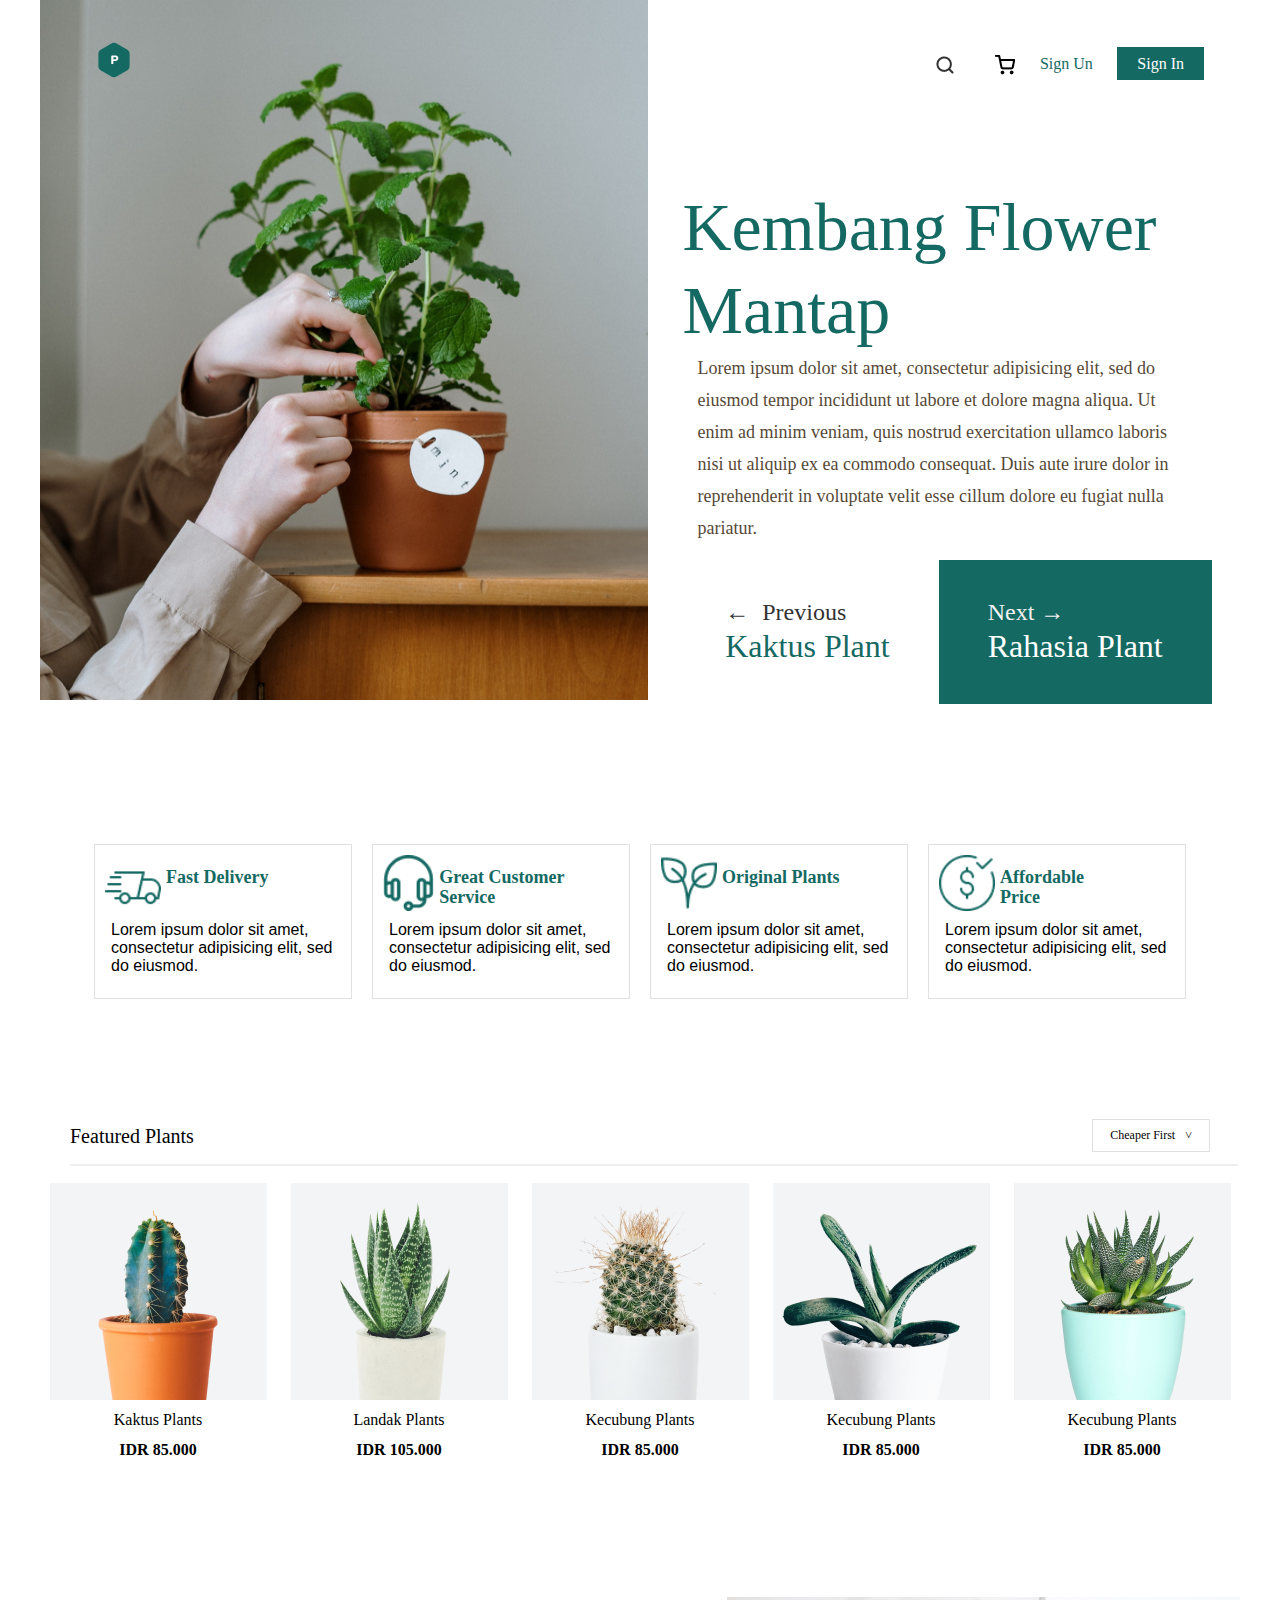
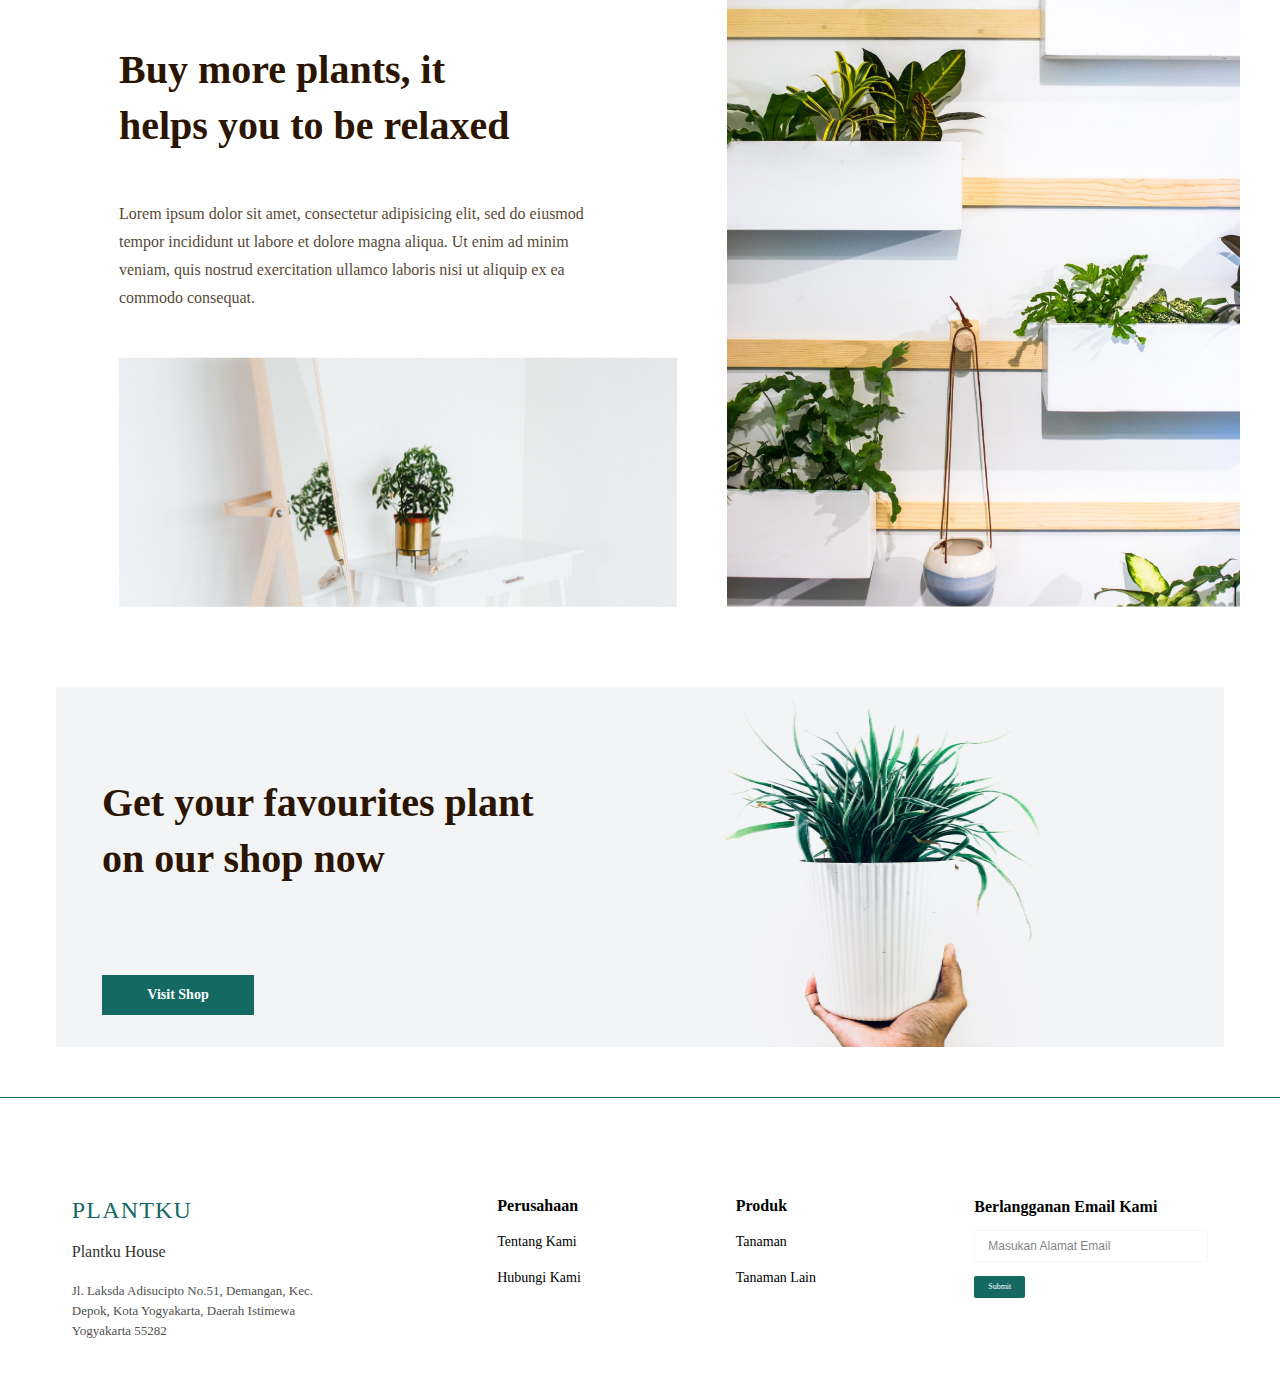
==== четвертая работа/index.html @ 6800b8d9 "Add files via upload" ====
<!DOCTYPE html>
<html lang="ru">
<head>
    <meta charset="UTF-8">
    <meta http-equiv="X-UA-Compatible" content="IE=edge">
    <meta name="viewport" content="width=device-width, initial-scale=1.0">
    <title>Document</title>
    <meta name="description" content="Описание"/>
    <link rel = "stylesheet" href="css/style.css">
</head>
<body>
	<div class = "conteiner header">

		<header class = "navbar">
		<a href="#"><img class = "logo" src="img/logo.png"></a>
		<a href="#"><img class = "search" src="img/lupa.png"></a>
		<div class = "UpIn">
		<a class = "Up" href="#"> Sign Un</a>
	    <a class = "In" href="">Sign In</a>
	    </div>
		</header>
    

	 	<section class = "one">
	 		<img class = "plant" src="img/plant.png">
	 	</section>

	 	<section class = "two">
	 		<div class = content>
		 		<h1>Kembang Flower Mantap</h1>
		 		<p class = "text"> Lorem ipsum dolor sit amet, consectetur adipisicing elit, sed do eiusmod
		 		tempor incididunt ut labore et dolore magna aliqua. Ut enim ad minim veniam,
		 		quis nostrud exercitation ullamco laboris nisi ut aliquip ex ea commodo
		 		consequat. Duis aute irure dolor in reprehenderit in voluptate velit esse
		 		cillum dolore eu fugiat nulla pariatur.</p>
	 	    </div>
	 	    <div class = "lines">
	 	    	<a class = "previous" href="#">
	 	    		<span>
	 	    			Previous
	 	    		</span>
	 	    		<h3>Kaktus Plant</h3>
	 	    	</a>

	 	    	<a class = "next" href="#">
	 	    		<span>
	 	    			Next
	 	    		</span>
	 	    		<h3>Rahasia Plant</h3>
	 	    	</a>
	 	    </div>	
	 	</section>
	</div>


	<section class = "info">
		<div class = "card">
 			<div class = "unity">
 			<img src="img/car.png">
 			<span>Fast Delivery</span>
 			</div>
 			<p>Lorem ipsum dolor sit amet, consectetur adipisicing elit, sed do eiusmod. </p>
	 	</div>

		<div class = "card">
 			<div class="unity">
 			<img src="img/headphones.png">
 			<span>Great Customer Service</span>
 			</div>
 			<p>Lorem ipsum dolor sit amet, consectetur adipisicing elit, sed do eiusmod. 
 			</p>
	 		
	 	</div>

		<div class = "card">
 			<div class="unity">
 			<img src="img/plant1.png">
 			<span>Original Plants</span>
 			</div>
 			<p>Lorem ipsum dolor sit amet, consectetur adipisicing elit, sed do eiusmod. </p>
	 	</div>

		<div class = "card">
 			<div class="unity">
 			<img src="img/dollar.png">
 			<span>Affordable Price</span>
 		    </div>
 			<p>Lorem ipsum dolor sit amet, consectetur adipisicing elit, sed do eiusmod. </p>
	 	</div>
	 	</section>


	<section class = "flowers">
		<div class = "shapka">
			<p class="FP">Featured Plants</p>
			<div>
				<p class="CP">Cheaper First</p>
			</div>
	    </div>

      <div class="line"><img src="img/line.png"></div>
    </section>


    <section class = "price">

    	<div class = "product">
			<img src="img/flower1.png">
 			<span>Kaktus Plants</span>
 			<p>IDR 85.000</p>
		</div>

 		<div class = "product">
 			<img src="img/flower2.png">
 			<span>Landak Plants</span>
 			<p>IDR 105.000</p>
 		</div>

 		<div class = "product">
 			<img src="img/flower3.png">
 			<span>Kecubung Plants</span>
 			<p>IDR 85.000</p>
 		</div>

 		<div class = "product">
 			<img src="img/flower4.png">
 			<span>Kecubung Plants</span>
 			<p>IDR 85.000</p>
 		</div>

 		<div class = "product">
 			<img src="img/flower5.png">
			<span>Kecubung Plants</span>
 			<p>IDR 85.000</p>
 		</div>
    </section>
   

    <section class = "help">
		<div class = "relax">
	 		<h6>Buy more plants, it<br> helps you to be relaxed</h6>
		 	<p> Lorem ipsum dolor sit amet, consectetur adipisicing elit, sed do eiusmod
		 	tempor incididunt ut labore et dolore magna aliqua. Ut enim ad minim veniam,
			quis nostrud exercitation ullamco laboris nisi ut aliquip ex ea commodo
	 		consequat.</p>
	 		<img class = "liana"src="img/liana.png" width="558px", height="250px">
	 	</div>
 		<img src="img/jason.png" width="513px", height="609.9px">
 	</section>	



 	<section class = "shop">
 		<div class = "visit">
 		<p>Get your favourites plant on our shop now<p>
 		<a class="click" href ="#">Visit Shop</a>
 		</div>
 		<img src="img/sanni-sahil.png" width="480", height="360">
	</section>


 	<footer>
 		<div class = "firstC">
            <h6>PLANTKU</h6>
            <span>Plantku House</span>
            <p>Jl. Laksda Adisucipto No.51, Demangan, Kec. Depok, Kota Yogyakarta, Daerah Istimewa Yogyakarta 55282</p>
 		</div>

        <div class = "secondC">
            <span>Perusahaan</span>
            <p>Tentang Kami</p>
            <p>Hubungi Kami</p>
    </div>

        <div class = "thirdC">
            <span>Produk</span>
            <p>Tanaman</p>
            <p>Tanaman Lain</p>
        </div>

        <div class = "fourthC">
            <span>Berlangganan Email Kami</span>
            
            <div class = "email" >Masukan Alamat Email</div>
            
            <a href = "#"class = "sub">Submit</a>
        </div>

 	</footer>

   




	
	

		

	

	 	
</body>
</html>
---- четвертая работа/css/style.css ----
body{
    background-color: white;
}

* {
    margin: 0;
    padding: 0;
    font-family: sans-serif;
    box-sizing: border-box;
    color: black;
}

a{
    text-decoration: none;
}

.conteiner{
    margin: auto;
    max-width: 1200px;
    width: 100%;
}

.section{
    padding: 30px;
    border-radius: 6px;
    margin-bottom: 20px;
    background-color:#fefae0;
}

.header{
    display: flex;
    width: 100%;
    position: relative;
}

.navbar{
    position: absolute;
    height: 60px;
    width: 1220px;
    top: 30px;
}

.two{
    display: flex;
    justify-content: space-between;
    flex-direction: column;
    align-items: center;
    width: 100%;
    padding-top: 186px;
}

.content{
      display: flex;
      justify-content: center;
      align-items: center;
      flex-wrap: wrap;
      width: 523px;
}

.logo{
    position: absolute;
    margin: auto;
    width: 36px;
    height: 36px;
    left: 56px;
    top: 12px;
}

.search{
    margin: auto;
    top: 25px;
    right: 245px;
    position: absolute;
    width: 80px;
    height: 20px;
}

.Up{
    width: 111px;
    height: 36px;
    font-family: 'Nunito';
    font-style: normal;
    color: #156963;
    padding: 8px 20px;
}

.In{
    padding: 8px 20px;
    width: 111px;
    height: 36px;
    font-family: 'Nunito';
    font-style: normal;
    color: #FFFFFF;
    background-color:#156963;
}

.UpIn{
    position: absolute;
    right: 56px;
    top: 25px;
}

.lines{
  display: flex;
}
.previous{
   
    padding: 38px 49px;
    background-color: white;
}

.previous>h3{
    font-family: 'Montserrat';
    font-style: normal;
    font-weight: 500;
    font-size: 32px;
    line-height: 39px;
    color: #156963;
}

.previous>span{
    font-family: 'Montserrat';
    font-style: normal;
    font-weight: 500;
    font-size: 24px;
    line-height: 29px;
    color: #333333;

}

.previous span::before{
    content: "←"; 
    padding-right: 7px; 
}
.next{
     padding: 38px 49px;
  background-color: #156963;
    
}

.next>h3{
    font-family: 'Montserrat';
    font-style: normal;
    font-weight: 500;
    font-size: 32px;
    line-height: 39px;
    color: #FFFFFF;
}

.next>span{
    font-family: 'Montserrat';
    font-style: normal;
    font-weight: 500;
    font-size: 24px;
    line-height: 29px;
    color: #F2F2F2; 
} 

.next span::after{
    content: "→"; 
    padding-right: 7px; 
}

.plant{
    width: 608px;
    height: 700px;
}

h1{
    font-style: normal;
    line-height: 83px;
    font-weight: 500;
    width: 523px;
    height: 166px;
    font-family: 'Montserrat';
    font-size: 68px;
    color: #156963; 
}

.text{
    width: 493px;
    height: 96px;
    font-family: 'Montserrat';
    font-style: normal;
    font-weight: 400;
    font-size: 18px;
    line-height: 32px;
    color: #2C1500;
    opacity: 0.8;
}


.info{
    display: flex;
    justify-content: center;
    align-items: center;
    margin-top: 140px;
    margin-bottom: 120px;
    width: 1168px;
    height: 155px;
    margin-right: 56px;
    margin-left: 56px;
}

.card{
    width: 258px;
    height: 155px;
    margin-right: 10px;
    margin-left: 10px;
    background: #FFFFFF;
    border: 1px solid #E0E0E0;
}

.card p{
    margin: 10px 16px 21px 16px;
}

.unity{
    display: flex;
    width: 190px;
    height: 56px;
    margin: 10px;
}

.unity span{   
    font-family: 'Montserrat';
    font-style: normal;
    font-weight: 700;
    font-size: 18px;
    line-height: 20px;
    color: #156963;
    padding: 12px 5px;
}

.flowers{
    margin-right: 70px;
    margin-left: 70px;
    margin-top: 50px;
}

.shapka{
    display: flex;
    align-items: center;
    justify-content: space-between;
}

.FP{
    font-family: 'Montserrat';
    font-style: normal;
    font-weight: 500;
    font-size: 20px;
    line-height: 24px;
    display: flex;
    justify-content: space-between;
}

.CP{
    font-family: 'Montserrat';
    font-style: normal;
    font-weight: 500;
    font-size: 12px;
    line-height: 15px;
    display: flex;
    justify-content: center;
    align-items: flex-start;
    padding: 8px 17px;
    gap: 10px;
    background: #FFFFFF;
    border: 1px solid #E0E0E0;
}

.CP::after{
    content: "˅"; 
}

.price{
    flex-wrap: wrap;
    display: flex;
    align-items: center;
    justify-content: center;
}

.product{
    width: 215px;
    height: 215px;
    margin: 13px;
    display: flex;
    flex-wrap: wrap;
    align-items: center;
    justify-content: center;
}

.product span{
    font-family: 'Montserrat';
    font-style: normal;
    font-weight: 400;
    font-size: 16px;
    line-height: 20px;
    text-align: center;
    margin: 10px 13px;
}

.product p{
    font-family: 'Montserrat';
    font-style: normal;
    font-weight: 600;
    font-size: 16px;
    line-height: 20px;
    text-align: center;
    color: #000000; 
    margin: 0 15px;
}

.help{
    display: flex;
    justify-content: space-between;
    flex-direction: row;
    align-items: center;
    width: 100%;
    padding-top: 186px;
    margin: auto;
    max-width: 1200px;
    width: 100%;
    margin-bottom: 80px;
}


.relax{
      display: flex;
      justify-content: left;
      flex-wrap: wrap;
      width: 580px;
      height: 609.9px;
      align-items: flex-end;
}

.relax h6{
    font-family: 'Montserrat';
    font-style: normal;
    font-weight: 700;
    font-size: 40px;
    line-height: 56px;
    color: #2C1500;
    padding-left: 79px;
}

.relax p{
    font-family: 'Montserrat';
    font-style: normal;
    font-weight: 400;
    font-size: 16px;
    line-height: 28px;
    color: #2C1500;
    opacity: 0.8; 
    padding-left: 79px;
}

.liana{
    display: flex;
    margin-left: 79px;
}

.shop{
    width: 1168px;
    height: 360px;
    background-color: #F3F4F6;
    margin: auto;
    display: flex;
    
}

.visit{
    display: flex;
    flex-direction: column;
    align-items: flex-start;
    width: 585px;
    height: 360px;
}

.visit p{
    font-family: 'Montserrat';
    font-style: normal;
    font-weight: 700;
    font-size: 40px;
    line-height: 56px;
    color: #2C1500;
    padding: 88px 100px 0px 46px;
}


.click{
    display: flex;
    flex-direction: row;
    justify-content: center;
    align-items: center;
    padding: 10px 20px;
    width: 152px;
    height: 40px;
    background: #156963;
    border: 1px solid #156963;

    font-family: 'Nunito';
    font-style: normal;
    font-weight: 700;
    font-size: 14px;
    line-height: 20px;
    text-align: center;
    color: #FAFEFE;
}



footer {
    display: flex;
    margin-top: 50px;
    justify-content: space-around;
    height: 280px;
    padding-top: 100px;
    border-top: 1px solid #156963;
}

.firstC{
    width: 282px;
    height: 137px;
    display: flex;
    flex-direction: column;
    align-items: flex-start;
    padding: 0px;
    gap: 20px;
  
}

.firstC h6{
    font-family: 'Poppins';
    font-style: normal;
    font-weight: 500;
    font-size: 24px;
    line-height: 24px;
    letter-spacing: 0.05em;
    text-transform: uppercase;
    color: #156963;
}

.firstC span{
    font-family: 'Work Sans';
    font-style: normal;
    font-weight: 500;
    font-size: 16px;
    line-height: 19px;
    color: #333333;
}

.firstC p{
    font-family: 'Work Sans';
    font-style: normal;
    font-weight: 400;
    font-size: 13px;
    line-height: 20px;
    color: #4F4F4F;
}

.secondC{
     display: flex;
    flex-direction: column;
    align-items: flex-start;
    padding: 0px;
    gap: 20px;
    width: 95px;
    height: 82px;
}
.secondC span, .thirdC span, .fourthC span{
    font-family: 'Work Sans';
    font-style: normal;
    font-weight: 800;
    font-size: 16px;
    line-height: 16px;
}

.secondC p, .thirdC p{
    font-family: 'Work Sans';
    font-style: normal;
    font-weight: 400;
    font-size: 14px;
    line-height: 16px;
}


.thirdC{
    display: flex;
    flex-direction: column;
    align-items: flex-start;
    padding: 0px;
    gap: 20px;
    width: 95px;
    height: 82px;
}

.forthC{
    display: flex;
    flex-direction: column;
    align-items: flex-start;
    padding: 0px;
    gap: 20px;
    width: 199px;
    height: 16px;
}

.email{
    width: 234px;
    height: 32px;
    border: 1px solid #F2F2F2;
    border-radius: 2px;
    display: flex;
    flex-direction: column;
    align-items: flex-start;
    gap: 20px;
    justify-content: center;
    padding-left: 13px;
    font-weight: 400;
    font-size: 12px;
    line-height: 16px;
    opacity: 0.5;
    margin-top: 14px;
}

.sub{
    display: flex;
    flex-direction: row;
    justify-content: center;
    align-items: center;
    padding: 4px 12px;
    gap: 10px;
    width: 51px;
    height: 22px;
    background: #156963;
    backdrop-filter: blur(5px);
    border-radius: 2px;
    font-family: 'Raleway';
    font-style: normal;
    font-weight: 500;
    font-size: 8px;
    line-height: 14px;
    text-align: center;
    text-transform: capitalize;
    color: #FFFFFF;
    margin-top: 14px;
}
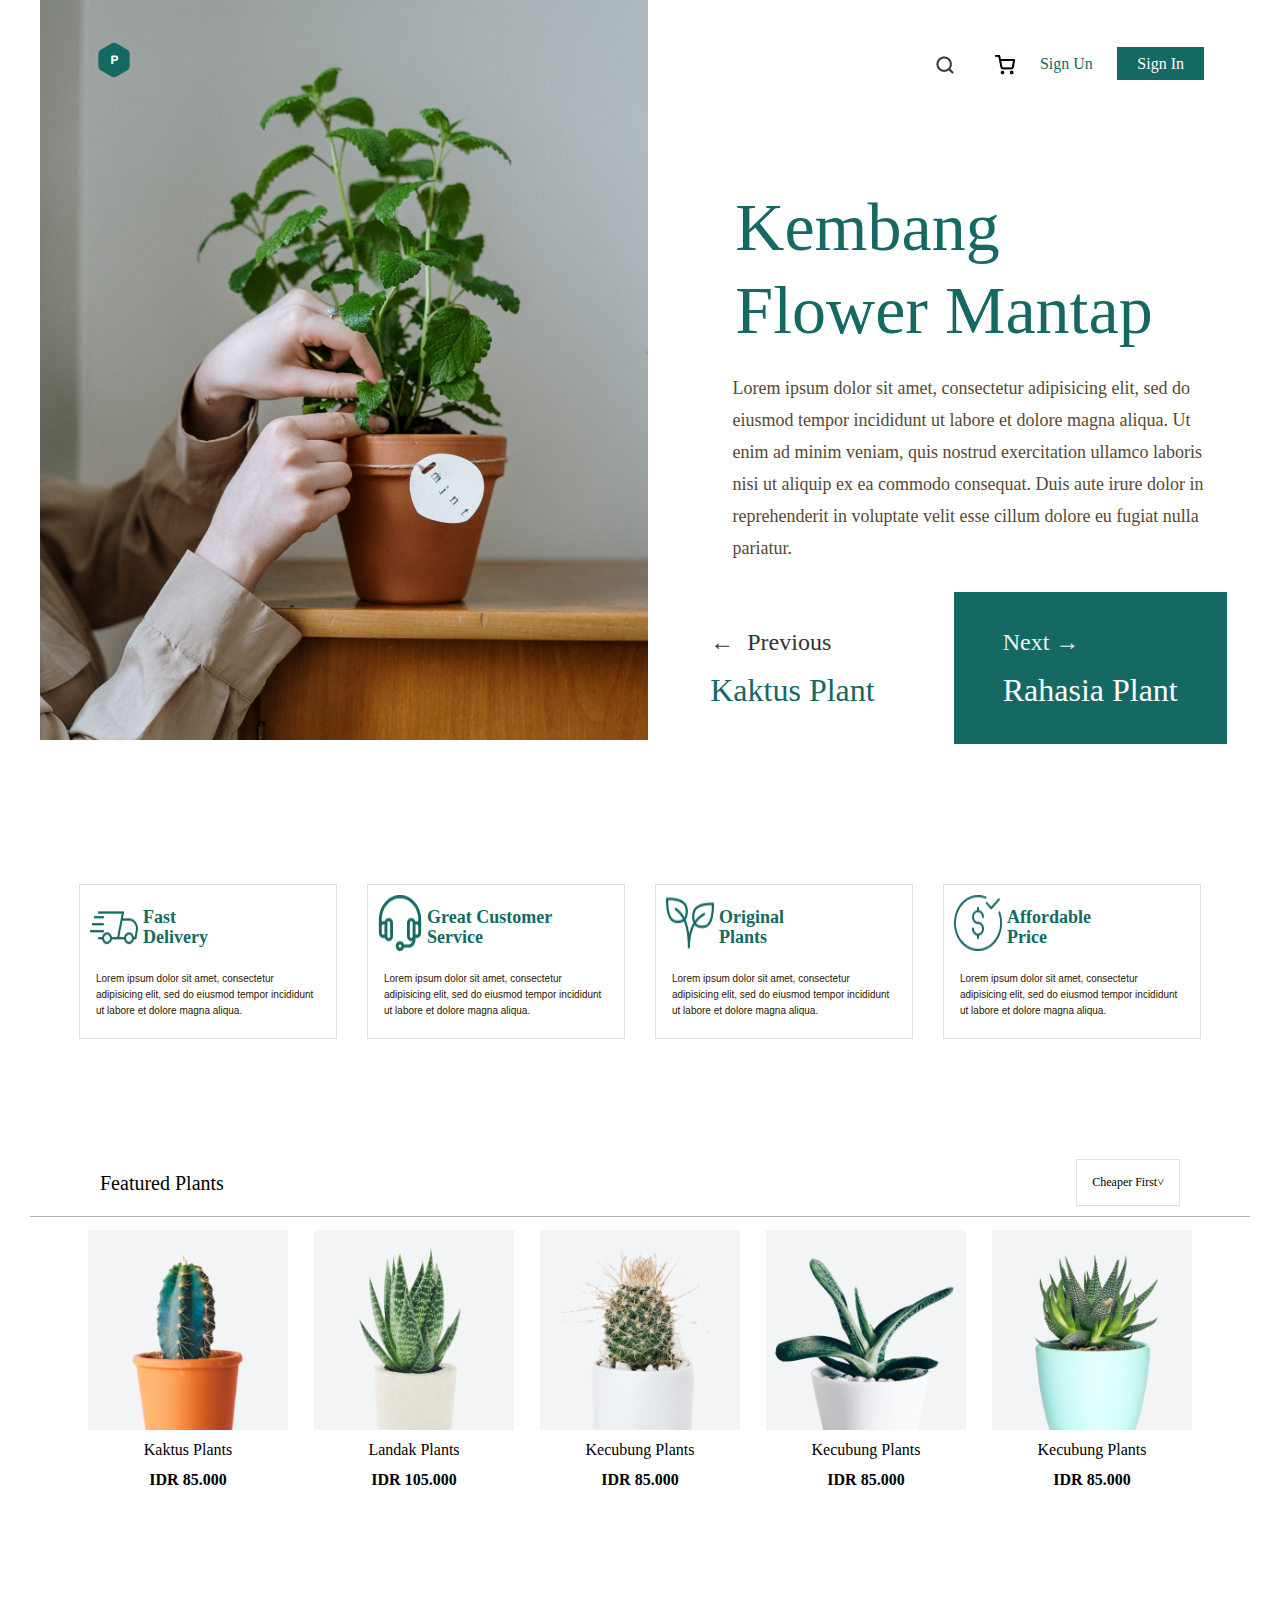
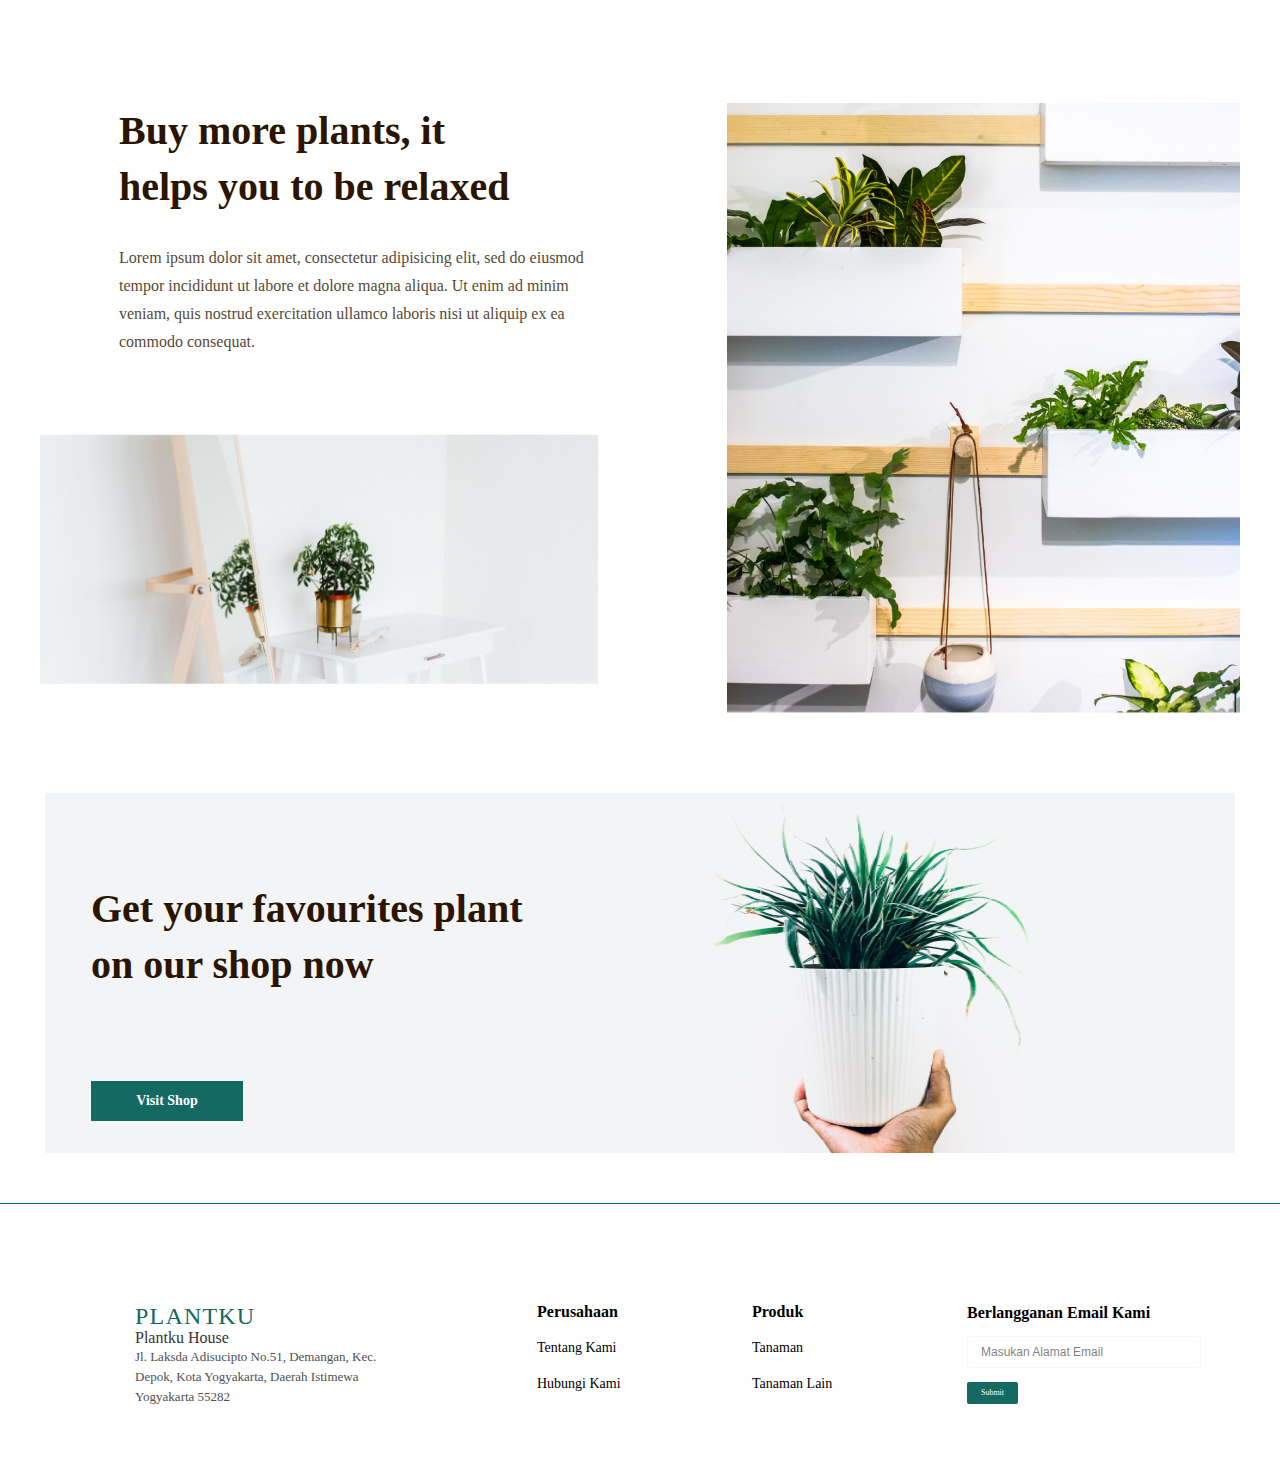
==== commit 874ea171: "Add files via upload" ====
--- a/четвертая работа/index.html
+++ b/четвертая работа/index.html
@@ -10,24 +10,21 @@
 </head>
 <body>
 	<div class = "conteiner header">
-
 		<header class = "navbar">
-		<a href="#"><img class = "logo" src="img/logo.png"></a>
-		<a href="#"><img class = "search" src="img/lupa.png"></a>
-		<div class = "UpIn">
-		<a class = "Up" href="#"> Sign Un</a>
-	    <a class = "In" href="">Sign In</a>
-	    </div>
+			<a href="#"><img class = "logo" src="img/logo.png"></a>
+			<a href="#"><img class = "search" src="img/lupa.png"></a>
+			<div class = "UpIn">
+			<a class = "Up" href="#"> Sign Un</a>
+		    <a class = "In" href="">Sign In</a>
+		    </div>
 		</header>
-    
-
+		    
 	 	<section class = "one">
 	 		<img class = "plant" src="img/plant.png">
 	 	</section>
-
 	 	<section class = "two">
 	 		<div class = content>
-		 		<h1>Kembang Flower Mantap</h1>
+		 		<h1>Kembang<br> Flower Mantap</h1>
 		 		<p class = "text"> Lorem ipsum dolor sit amet, consectetur adipisicing elit, sed do eiusmod
 		 		tempor incididunt ut labore et dolore magna aliqua. Ut enim ad minim veniam,
 		 		quis nostrud exercitation ullamco laboris nisi ut aliquip ex ea commodo
@@ -41,7 +38,6 @@
 	 	    		</span>
 	 	    		<h3>Kaktus Plant</h3>
 	 	    	</a>
-
 	 	    	<a class = "next" href="#">
 	 	    		<span>
 	 	    			Next
@@ -49,46 +45,44 @@
 	 	    		<h3>Rahasia Plant</h3>
 	 	    	</a>
 	 	    </div>	
-	 	</section>
+		</section>
 	</div>
-
 
 	<section class = "info">
 		<div class = "card">
  			<div class = "unity">
  			<img src="img/car.png">
- 			<span>Fast Delivery</span>
+ 			<span>Fast<br>Delivery</span>
  			</div>
- 			<p>Lorem ipsum dolor sit amet, consectetur adipisicing elit, sed do eiusmod. </p>
+ 			<p>Lorem ipsum dolor sit amet, consectetur adipisicing elit, sed do eiusmod
+ 			tempor incididunt ut labore et dolore magna aliqua. </p>
 	 	</div>
-
 		<div class = "card">
  			<div class="unity">
  			<img src="img/headphones.png">
  			<span>Great Customer Service</span>
  			</div>
- 			<p>Lorem ipsum dolor sit amet, consectetur adipisicing elit, sed do eiusmod. 
+ 			<p>Lorem ipsum dolor sit amet, consectetur adipisicing elit, sed do eiusmod
+ 			tempor incididunt ut labore et dolore magna aliqua. 
  			</p>
-	 		
 	 	</div>
-
 		<div class = "card">
  			<div class="unity">
  			<img src="img/plant1.png">
- 			<span>Original Plants</span>
+ 			<span>Original<br> Plants</span>
  			</div>
- 			<p>Lorem ipsum dolor sit amet, consectetur adipisicing elit, sed do eiusmod. </p>
+ 			<p>Lorem ipsum dolor sit amet, consectetur adipisicing elit, sed do eiusmod
+ 			tempor incididunt ut labore et dolore magna aliqua. </p>
 	 	</div>
-
 		<div class = "card">
  			<div class="unity">
  			<img src="img/dollar.png">
- 			<span>Affordable Price</span>
+ 			<span>Affordable<br>Price</span>
  		    </div>
- 			<p>Lorem ipsum dolor sit amet, consectetur adipisicing elit, sed do eiusmod. </p>
+ 			<p>Lorem ipsum dolor sit amet, consectetur adipisicing elit, sed do eiusmod
+ 			tempor incididunt ut labore et dolore magna aliqua. </p>
 	 	</div>
 	 	</section>
-
 
 	<section class = "flowers">
 		<div class = "shapka">
@@ -97,37 +91,30 @@
 				<p class="CP">Cheaper First</p>
 			</div>
 	    </div>
-
-      <div class="line"><img src="img/line.png"></div>
     </section>
-
+    <div class="line"></div>
 
     <section class = "price">
-
     	<div class = "product">
 			<img src="img/flower1.png">
  			<span>Kaktus Plants</span>
  			<p>IDR 85.000</p>
 		</div>
-
  		<div class = "product">
  			<img src="img/flower2.png">
  			<span>Landak Plants</span>
  			<p>IDR 105.000</p>
  		</div>
-
  		<div class = "product">
  			<img src="img/flower3.png">
  			<span>Kecubung Plants</span>
  			<p>IDR 85.000</p>
  		</div>
-
  		<div class = "product">
  			<img src="img/flower4.png">
  			<span>Kecubung Plants</span>
  			<p>IDR 85.000</p>
  		</div>
-
  		<div class = "product">
  			<img src="img/flower5.png">
 			<span>Kecubung Plants</span>
@@ -148,8 +135,6 @@
  		<img src="img/jason.png" width="513px", height="609.9px">
  	</section>	
 
-
-
  	<section class = "shop">
  		<div class = "visit">
  		<p>Get your favourites plant on our shop now<p>
@@ -158,8 +143,9 @@
  		<img src="img/sanni-sahil.png" width="480", height="360">
 	</section>
 
-
  	<footer>
+    <div class="line"></div>
+ 		
  		<div class = "firstC">
             <h6>PLANTKU</h6>
             <span>Plantku House</span>
@@ -180,26 +166,9 @@
 
         <div class = "fourthC">
             <span>Berlangganan Email Kami</span>
-            
             <div class = "email" >Masukan Alamat Email</div>
-            
             <a href = "#"class = "sub">Submit</a>
         </div>
-
  	</footer>
-
-   
-
-
-
-
-	
-	
-
-		
-
-	
-
-	 	
 </body>
 </html>--- a/четвертая работа/css/style.css
+++ b/четвертая работа/css/style.css
@@ -10,10 +10,21 @@
     color: black;
 }
 
+.header{
+    display: flex;
+    width: 100%;
+    position: relative;
+}
+
 a{
     text-decoration: none;
 }
-
+.navbar{
+    position: absolute;
+    height: 60px;
+    width: 1220px;
+    top: 30px;
+}
 .conteiner{
     margin: auto;
     max-width: 1200px;
@@ -25,19 +36,6 @@
     border-radius: 6px;
     margin-bottom: 20px;
     background-color:#fefae0;
-}
-
-.header{
-    display: flex;
-    width: 100%;
-    position: relative;
-}
-
-.navbar{
-    position: absolute;
-    height: 60px;
-    width: 1220px;
-    top: 30px;
 }
 
 .two{
@@ -55,6 +53,29 @@
       align-items: center;
       flex-wrap: wrap;
       width: 523px;
+}
+.text{
+    width: 493px;
+    height: 96px;
+    font-family: 'Montserrat';
+    font-style: normal;
+    font-weight: 400;
+    font-size: 18px;
+    line-height: 32px;
+    color: #2C1500;
+    opacity: 0.8;
+    margin-top: 20px;
+    margin-left: 50px;
+}
+
+.lines{
+  display: flex;
+}
+
+.previous{
+    padding: 38px 49px;
+    background-color: white;
+    margin-right: 30px;
 }
 
 .logo{
@@ -100,30 +121,24 @@
     top: 25px;
 }
 
-.lines{
-  display: flex;
-}
-.previous{
-   
-    padding: 38px 49px;
-    background-color: white;
-}
-
 .previous>h3{
     font-family: 'Montserrat';
-    font-style: normal;
     font-weight: 500;
     font-size: 32px;
     line-height: 39px;
     color: #156963;
+    font-style: medium;
+    line-height: 100%;
+    margin-top: 20px;
 }
 
 .previous>span{
     font-family: 'Montserrat';
-    font-style: normal;
-    font-weight: 500;
+    font-weight: 500;
+    font-style: medium;
     font-size: 24px;
     line-height: 29px;
+    line-height: 100%;
     color: #333333;
 
 }
@@ -133,9 +148,8 @@
     padding-right: 7px; 
 }
 .next{
-     padding: 38px 49px;
-  background-color: #156963;
-    
+    padding: 38px 49px;
+    background-color: #156963;    
 }
 
 .next>h3{
@@ -144,7 +158,10 @@
     font-weight: 500;
     font-size: 32px;
     line-height: 39px;
+    line-height: 100%;
+    vertical-align: top;
     color: #FFFFFF;
+    margin-top: 20px;
 }
 
 .next>span{
@@ -153,6 +170,8 @@
     font-weight: 500;
     font-size: 24px;
     line-height: 29px;
+    line-height: 100%;
+    vertical-align: top;
     color: #F2F2F2; 
 } 
 
@@ -163,56 +182,45 @@
 
 .plant{
     width: 608px;
-    height: 700px;
 }
 
 h1{
     font-style: normal;
     line-height: 83px;
     font-weight: 500;
-    width: 523px;
-    height: 166px;
     font-family: 'Montserrat';
     font-size: 68px;
     color: #156963; 
 }
 
-.text{
-    width: 493px;
-    height: 96px;
-    font-family: 'Montserrat';
-    font-style: normal;
-    font-weight: 400;
-    font-size: 18px;
-    line-height: 32px;
-    color: #2C1500;
-    opacity: 0.8;
-}
-
-
 .info{
     display: flex;
     justify-content: center;
-    align-items: center;
     margin-top: 140px;
     margin-bottom: 120px;
-    width: 1168px;
     height: 155px;
-    margin-right: 56px;
     margin-left: 56px;
+    margin-right: 56px;    
 }
 
 .card{
+    display: flex;
     width: 258px;
     height: 155px;
-    margin-right: 10px;
-    margin-left: 10px;
+    margin-right: 15px;
+    margin-left: 15px;
     background: #FFFFFF;
     border: 1px solid #E0E0E0;
+    flex-direction: column;
 }
 
 .card p{
     margin: 10px 16px 21px 16px;
+    font-style: normal;
+    font-weight: 400;
+    font-size: 10px;
+    line-height: 16px;
+    color: #2C1500;
 }
 
 .unity{
@@ -242,7 +250,20 @@
     display: flex;
     align-items: center;
     justify-content: space-between;
-}
+    margin-right: 30px;
+    margin-left: 30px;
+    margin-top: 100px
+}
+
+.line{
+    margin-left: 30px;
+    margin-right: 30px;
+    margin-top: 10px;
+    background: gray;
+    height: 1px;
+    opacity: 0.6;
+}
+
 
 .FP{
     font-family: 'Montserrat';
@@ -250,23 +271,19 @@
     font-weight: 500;
     font-size: 20px;
     line-height: 24px;
-    display: flex;
-    justify-content: space-between;
 }
 
 .CP{
     font-family: 'Montserrat';
-    font-style: normal;
-    font-weight: 500;
-    font-size: 12px;
-    line-height: 15px;
-    display: flex;
-    justify-content: center;
-    align-items: flex-start;
-    padding: 8px 17px;
-    gap: 10px;
     background: #FFFFFF;
     border: 1px solid #E0E0E0;
+    font-weight: 600;
+    text-align: center;
+    font-style: normal;
+    line-height: 15px;
+    font-weight: 500;
+    font-size: 12px;
+    padding: 15px;
 }
 
 .CP::after{
@@ -274,20 +291,16 @@
 }
 
 .price{
-    flex-wrap: wrap;
-    display: flex;
-    align-items: center;
+    display: flex;
     justify-content: center;
+    height: 300px; 
 }
 
 .product{
-    width: 215px;
-    height: 215px;
+    width: 200px;
     margin: 13px;
     display: flex;
-    flex-wrap: wrap;
-    align-items: center;
-    justify-content: center;
+    flex-direction: column;
 }
 
 .product span{
@@ -297,7 +310,7 @@
     font-size: 16px;
     line-height: 20px;
     text-align: center;
-    margin: 10px 13px;
+    margin: 10px;
 }
 
 .product p{
@@ -308,7 +321,6 @@
     line-height: 20px;
     text-align: center;
     color: #000000; 
-    margin: 0 15px;
 }
 
 .help{
@@ -331,7 +343,6 @@
       flex-wrap: wrap;
       width: 580px;
       height: 609.9px;
-      align-items: flex-end;
 }
 
 .relax h6{
@@ -353,20 +364,16 @@
     color: #2C1500;
     opacity: 0.8; 
     padding-left: 79px;
-}
-
-.liana{
-    display: flex;
-    margin-left: 79px;
+    margin-bottom: 50px;
+
 }
 
 .shop{
-    width: 1168px;
+    width: 1190px;
     height: 360px;
     background-color: #F3F4F6;
     margin: auto;
     display: flex;
-    
 }
 
 .visit{
@@ -398,7 +405,6 @@
     height: 40px;
     background: #156963;
     border: 1px solid #156963;
-
     font-family: 'Nunito';
     font-style: normal;
     font-weight: 700;
@@ -408,15 +414,19 @@
     color: #FAFEFE;
 }
 
-
-
 footer {
     display: flex;
     margin-top: 50px;
-    justify-content: space-around;
+    justify-content: center;
     height: 280px;
     padding-top: 100px;
     border-top: 1px solid #156963;
+
+}
+
+.firstC, .secondC, .thirdC, .fourthC{
+    margin-left: 60px;
+    margin-right: 60px;
 }
 
 .firstC{
@@ -426,7 +436,7 @@
     flex-direction: column;
     align-items: flex-start;
     padding: 0px;
-    gap: 20px;
+    margin-left: 56px;
   
 }
 
@@ -460,45 +470,41 @@
 }
 
 .secondC{
-     display: flex;
-    flex-direction: column;
-    align-items: flex-start;
+    display: flex;
+    flex-direction: column;
+    padding: 0px;
+    width: 95px;
+    height: 82px;
+    gap: 20px;
+}
+.secondC span, .thirdC span, .fourthC span{
+    font-family: 'Work Sans';
+    font-style: normal;
+    font-weight: 800;
+    font-size: 16px;
+    line-height: 16px;
+}
+
+.secondC p, .thirdC p{
+    font-family: 'Work Sans';
+    font-style: normal;
+    font-weight: 400;
+    font-size: 14px;
+    line-height: 16px;
+}
+
+.thirdC{
+    display: flex;
+    flex-direction: column;
     padding: 0px;
     gap: 20px;
     width: 95px;
     height: 82px;
 }
-.secondC span, .thirdC span, .fourthC span{
-    font-family: 'Work Sans';
-    font-style: normal;
-    font-weight: 800;
-    font-size: 16px;
-    line-height: 16px;
-}
-
-.secondC p, .thirdC p{
-    font-family: 'Work Sans';
-    font-style: normal;
-    font-weight: 400;
-    font-size: 14px;
-    line-height: 16px;
-}
-
-
-.thirdC{
-    display: flex;
-    flex-direction: column;
-    align-items: flex-start;
-    padding: 0px;
-    gap: 20px;
-    width: 95px;
-    height: 82px;
-}
 
 .forthC{
     display: flex;
     flex-direction: column;
-    align-items: flex-start;
     padding: 0px;
     gap: 20px;
     width: 199px;
@@ -544,4 +550,6 @@
     text-transform: capitalize;
     color: #FFFFFF;
     margin-top: 14px;
-}+}
+
+
